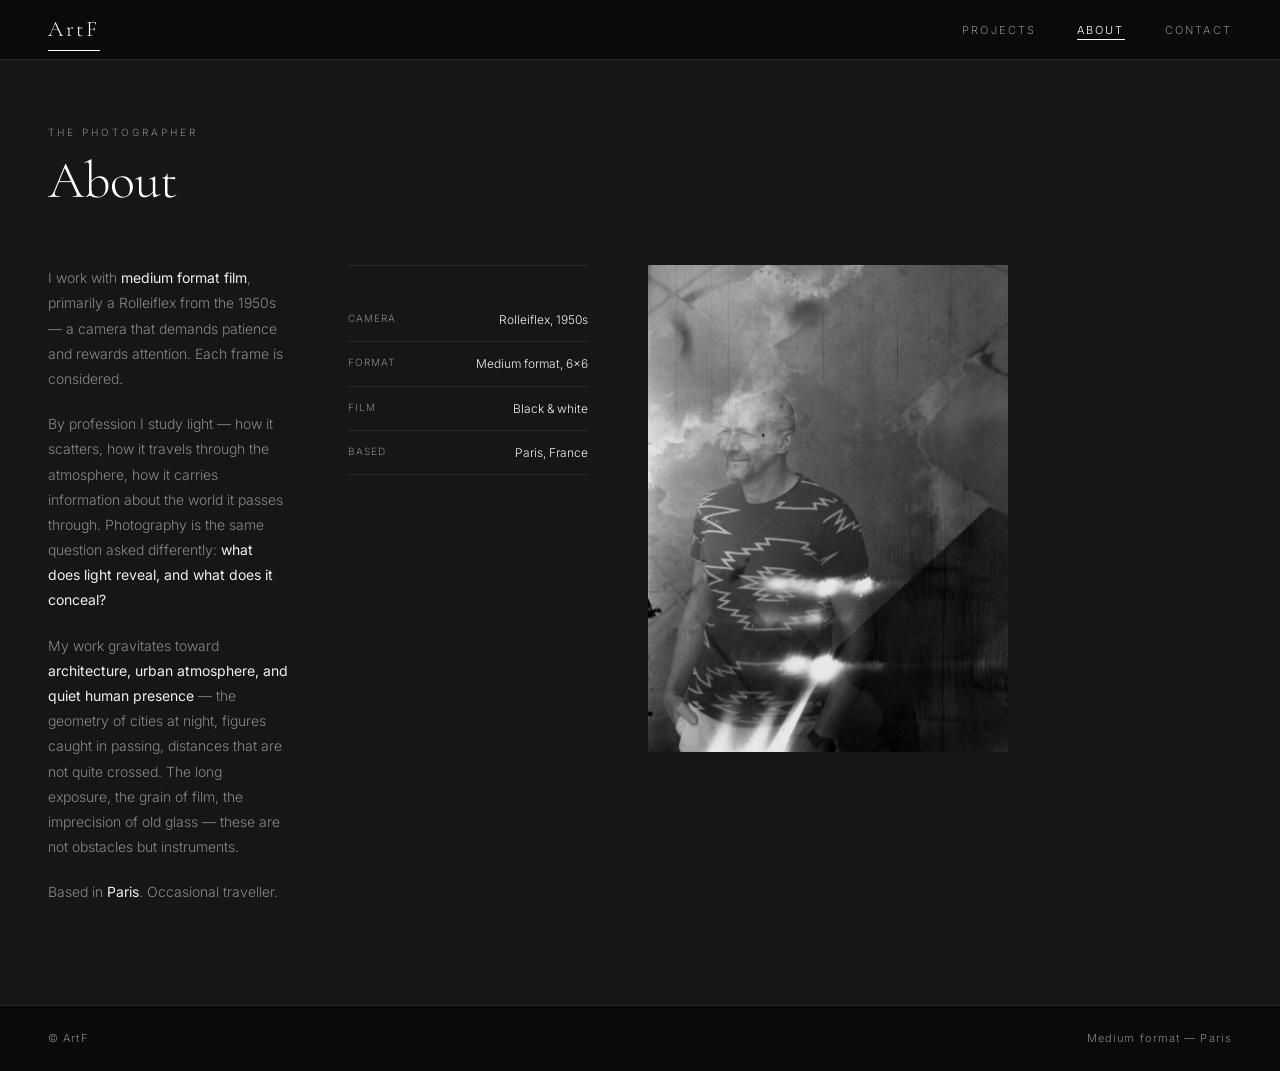
==== about.html @ 3a1bc7b4 "Initial commit" ====
<!DOCTYPE html>
<html lang="en">
<head>
  <meta charset="UTF-8">
  <meta name="viewport" content="width=device-width, initial-scale=1.0">
  <title>ArtF — About</title>
  <link rel="preconnect" href="https://fonts.googleapis.com">
  <link rel="preconnect" href="https://fonts.gstatic.com" crossorigin>
  <link href="https://fonts.googleapis.com/css2?family=Cormorant+Garamond:ital,wght@0,300;0,400;1,300&family=Inter:wght@300;400&display=swap" rel="stylesheet">
  <link rel="stylesheet" href="style.css">
</head>
<body>

<nav>
  <a href="index.html" class="nav-logo">ArtF</a>
  <ul class="nav-links">
    <li><a href="index.html">Projects</a></li>
    <li><a href="about.html" class="active">About</a></li>
    <li><a href="contact.html">Contact</a></li>
  </ul>
</nav>

<main class="page-about">
  <p class="section-eyebrow">The photographer</p>
  <h1 class="section-title">About</h1>
  <div class="about-layout about-layout-3col">
    <div class="about-text">
      <p>
        I work with <strong>medium format film</strong>, primarily a Rolleiflex from the 1950s —
        a camera that demands patience and rewards attention. Each frame is considered.
      </p>
      <p>
        By profession I study light — how it scatters, how it travels through the atmosphere,
        how it carries information about the world it passes through. Photography is the same
        question asked differently: <strong>what does light reveal, and what does it conceal?</strong>
      </p>
      <p>
        My work gravitates toward <strong>architecture, urban atmosphere, and quiet human presence</strong> —
        the geometry of cities at night, figures caught in passing, distances that are not quite crossed.
        The long exposure, the grain of film, the imprecision of old glass — these are not obstacles
        but instruments.
      </p>
      <p>
        Based in <strong>Paris</strong>. Occasional traveller.
      </p>
    </div>
    <div class="about-meta">
      <div class="meta-row">
        <span class="meta-label">Camera</span>
        <span class="meta-value">Rolleiflex, 1950s</span>
      </div>
      <div class="meta-row">
        <span class="meta-label">Format</span>
        <span class="meta-value">Medium format, 6×6</span>
      </div>
      <div class="meta-row">
        <span class="meta-label">Film</span>
        <span class="meta-value">Black &amp; white</span>
      </div>
      <div class="meta-row">
        <span class="meta-label">Based</span>
        <span class="meta-value">Paris, France</span>
      </div>
    </div>
    <div class="about-portrait">
      <img src="about/2025_08_005-1.jpg" alt="ArtF">
    </div>
  </div>
</main>

<footer>
  <span>© ArtF</span>
  <span>Medium format — Paris</span>
</footer>

</body>
</html>
---- style.css ----
*, *::before, *::after { box-sizing: border-box; margin: 0; padding: 0; }

:root {
  --bg:      #0a0a0a;
  --surface: #161616;
  --border:  #2a2a2a;
  --text:    #f0f0f0;
  --muted:   #888888;
  --white:   #ffffff;
  --nav-h:   60px;
}

html { scroll-behavior: smooth; }

body {
  background: var(--bg);
  color: var(--text);
  font-family: 'Inter', sans-serif;
  font-weight: 300;
  font-size: 14px;
  line-height: 1.6;
  min-height: 100vh;
  display: flex;
  flex-direction: column;
}

main { flex: 1; }

/* ── NAV ── */
nav {
  position: sticky;
  top: 0;
  height: var(--nav-h);
  background: var(--bg);
  border-bottom: 1px solid var(--border);
  display: flex;
  align-items: center;
  justify-content: space-between;
  padding: 0 48px;
  z-index: 100;
}

.nav-logo {
  font-family: 'Cormorant Garamond', serif;
  font-weight: 300;
  font-size: 22px;
  letter-spacing: 0.12em;
  color: var(--white);
  text-decoration: none;
  position: relative;
}

.nav-logo::after {
  content: '';
  position: absolute;
  bottom: -4px; left: 0;
  height: 1px;
  background: var(--white);
  width: 0;
  animation: rule-draw 1.2s ease forwards 0.3s;
}

@keyframes rule-draw { to { width: 100%; } }

.nav-links {
  display: flex;
  gap: 40px;
  list-style: none;
}

.nav-links a {
  color: var(--muted);
  text-decoration: none;
  font-size: 11px;
  letter-spacing: 0.2em;
  text-transform: uppercase;
  transition: color 0.2s;
}

.nav-links a:hover,
.nav-links a.active { color: var(--white); }

.nav-links a.active {
  border-bottom: 1px solid var(--white);
  padding-bottom: 2px;
}

/* ── PAGE PADDING ── */
.page-projects,
.page-about,
.page-contact {
  padding: 64px 48px 80px;
}

.page-about  { background: var(--surface); }
.page-contact { background: var(--bg); }

/* ── COMMON HEADINGS ── */
.section-eyebrow {
  font-size: 10px;
  letter-spacing: 0.3em;
  text-transform: uppercase;
  color: var(--muted);
  margin-bottom: 12px;
}

.section-title {
  font-family: 'Cormorant Garamond', serif;
  font-weight: 300;
  font-size: clamp(32px, 5vw, 52px);
  color: var(--white);
  line-height: 1.1;
  margin-bottom: 56px;
}

/* ── PROJECTS GRID ── */
.series-grid {
  display: grid;
  grid-template-columns: repeat(auto-fill, minmax(280px, 1fr));
  gap: 2px;
}

.series-card {
  position: relative;
  aspect-ratio: 1;
  overflow: hidden;
  cursor: pointer;
  background: var(--surface);
}

.series-card img {
  width: 100%;
  height: 100%;
  object-fit: cover;
  display: block;
  filter: grayscale(100%);
  transition: transform 0.6s ease, opacity 0.3s ease;
  opacity: 0.85;
}

.series-card:hover img { transform: scale(1.04); opacity: 1; }

.series-card-label {
  position: absolute;
  bottom: 0; left: 0; right: 0;
  padding: 40px 20px 20px;
  background: linear-gradient(transparent, rgba(0,0,0,0.85));
  opacity: 0;
  transition: opacity 0.3s ease;
}

.series-card:hover .series-card-label { opacity: 1; }

.series-card-title {
  font-family: 'Cormorant Garamond', serif;
  font-weight: 300;
  font-size: 20px;
  color: var(--white);
  letter-spacing: 0.05em;
}

.series-card-sub {
  font-size: 10px;
  letter-spacing: 0.2em;
  text-transform: uppercase;
  color: var(--muted);
  margin-top: 4px;
}

/* ── LIGHTBOX ── */
.lightbox {
  display: none;
  position: fixed;
  inset: 0;
  background: rgba(0,0,0,0.96);
  z-index: 200;
  flex-direction: column;
  align-items: center;
  justify-content: center;
}

.lightbox.active { display: flex; }

.lightbox-header {
  position: absolute;
  top: 0; left: 0; right: 0;
  height: var(--nav-h);
  display: flex;
  align-items: center;
  justify-content: space-between;
  padding: 0 32px;
  border-bottom: 1px solid var(--border);
}

.lightbox-series-name {
  font-family: 'Cormorant Garamond', serif;
  font-weight: 300;
  font-size: 18px;
  color: var(--white);
  letter-spacing: 0.08em;
}

.lightbox-close {
  background: none;
  border: none;
  color: var(--muted);
  font-size: 22px;
  cursor: pointer;
  transition: color 0.2s;
  font-family: 'Inter', sans-serif;
}

.lightbox-close:hover { color: var(--white); }

.carousel {
  width: 100%;
  max-width: 100%;
  padding: 0 56px;
  position: relative;
  display: flex;
  align-items: center;
  justify-content: center;
}

.carousel-track {
  width: 100%;
  max-height: calc(100vh - 120px);
  display: flex;
  align-items: center;
  justify-content: center;
}

.carousel-slide {
  display: none;
  flex-direction: column;
  align-items: center;
  gap: 16px;
  width: 100%;
}

.carousel-slide.active { display: flex; }

.carousel-slide img {
  max-height: calc(100vh - 130px);
  max-width: calc(100vw - 120px);
  object-fit: contain;
  filter: grayscale(100%);
  display: block;
}

.carousel-caption {
  font-size: 11px;
  letter-spacing: 0.15em;
  color: var(--muted);
  text-transform: uppercase;
  text-align: center;
}

.carousel-btn {
  position: absolute;
  top: 50%;
  transform: translateY(-50%);
  background: none;
  border: 1px solid var(--border);
  color: var(--muted);
  width: 40px; height: 40px;
  cursor: pointer;
  font-size: 16px;
  transition: border-color 0.2s, color 0.2s;
  display: flex; align-items: center; justify-content: center;
}

.carousel-btn:hover { border-color: var(--white); color: var(--white); }
.carousel-btn.prev  { left: 8px; }
.carousel-btn.next  { right: 8px; }

.lightbox-footer {
  position: absolute;
  bottom: 0; left: 0; right: 0;
  height: 56px;
  display: flex;
  align-items: center;
  justify-content: center;
  gap: 8px;
  border-top: 1px solid var(--border);
}

.dot {
  width: 5px; height: 5px;
  border-radius: 50%;
  background: var(--border);
  cursor: pointer;
  transition: background 0.2s;
  border: none;
}

.dot.active { background: var(--white); }

/* ── ABOUT ── */
.about-layout {
  display: grid;
  grid-template-columns: 1fr 1fr;
  gap: 80px;
  max-width: 960px;
}

.about-text p {
  color: var(--muted);
  margin-bottom: 20px;
  line-height: 1.8;
}

.about-text p strong { color: var(--text); font-weight: 400; }

.about-meta { border-top: 1px solid var(--border); padding-top: 32px; }

.meta-row {
  display: flex;
  justify-content: space-between;
  padding: 12px 0;
  border-bottom: 1px solid var(--border);
  font-size: 12px;
}

.meta-label {
  color: var(--muted);
  letter-spacing: 0.1em;
  text-transform: uppercase;
  font-size: 10px;
}

.meta-value { color: var(--text); }

.about-layout-3col {
  grid-template-columns: 1fr 1fr auto;
  gap: 60px;
  align-items: start;
}

.about-portrait {
  width: 360px;
}

.about-portrait img {
  width: 100%;
  display: block;
  filter: grayscale(100%);
  opacity: 0.9;
}

@media (max-width: 900px) {
  .about-layout-3col {
    grid-template-columns: 1fr;
  }
  .about-portrait { width: 100%; max-width: 320px; }
}

/* ── CONTACT ── */
.contact-layout { max-width: 480px; }

.contact-intro {
  color: var(--muted);
  margin-bottom: 40px;
  line-height: 1.8;
}

.contact-links { display: flex; flex-direction: column; }

.contact-link {
  display: flex;
  justify-content: space-between;
  align-items: center;
  padding: 18px 0;
  border-bottom: 1px solid var(--border);
  text-decoration: none;
  color: var(--text);
  font-size: 13px;
  letter-spacing: 0.05em;
  transition: color 0.2s;
}

.contact-link:first-child { border-top: 1px solid var(--border); }
.contact-link:hover { color: var(--white); }

.contact-link-arrow {
  color: var(--muted);
  font-size: 16px;
  transition: transform 0.2s, color 0.2s;
}

.contact-link:hover .contact-link-arrow { transform: translateX(4px); color: var(--white); }

/* ── FOOTER ── */
footer {
  padding: 24px 48px;
  border-top: 1px solid var(--border);
  display: flex;
  justify-content: space-between;
}

footer span { font-size: 11px; color: var(--muted); letter-spacing: 0.1em; }

/* ── RESPONSIVE ── */
@media (max-width: 640px) {
  nav, .page-projects, .page-about, .page-contact, footer { padding-left: 24px; padding-right: 24px; }
  .about-layout { grid-template-columns: 1fr; gap: 40px; }
  .carousel { padding: 0 48px; }
}

@media (prefers-reduced-motion: reduce) {
  .nav-logo::after { animation: none; width: 100%; }
  * { transition: none !important; }
}
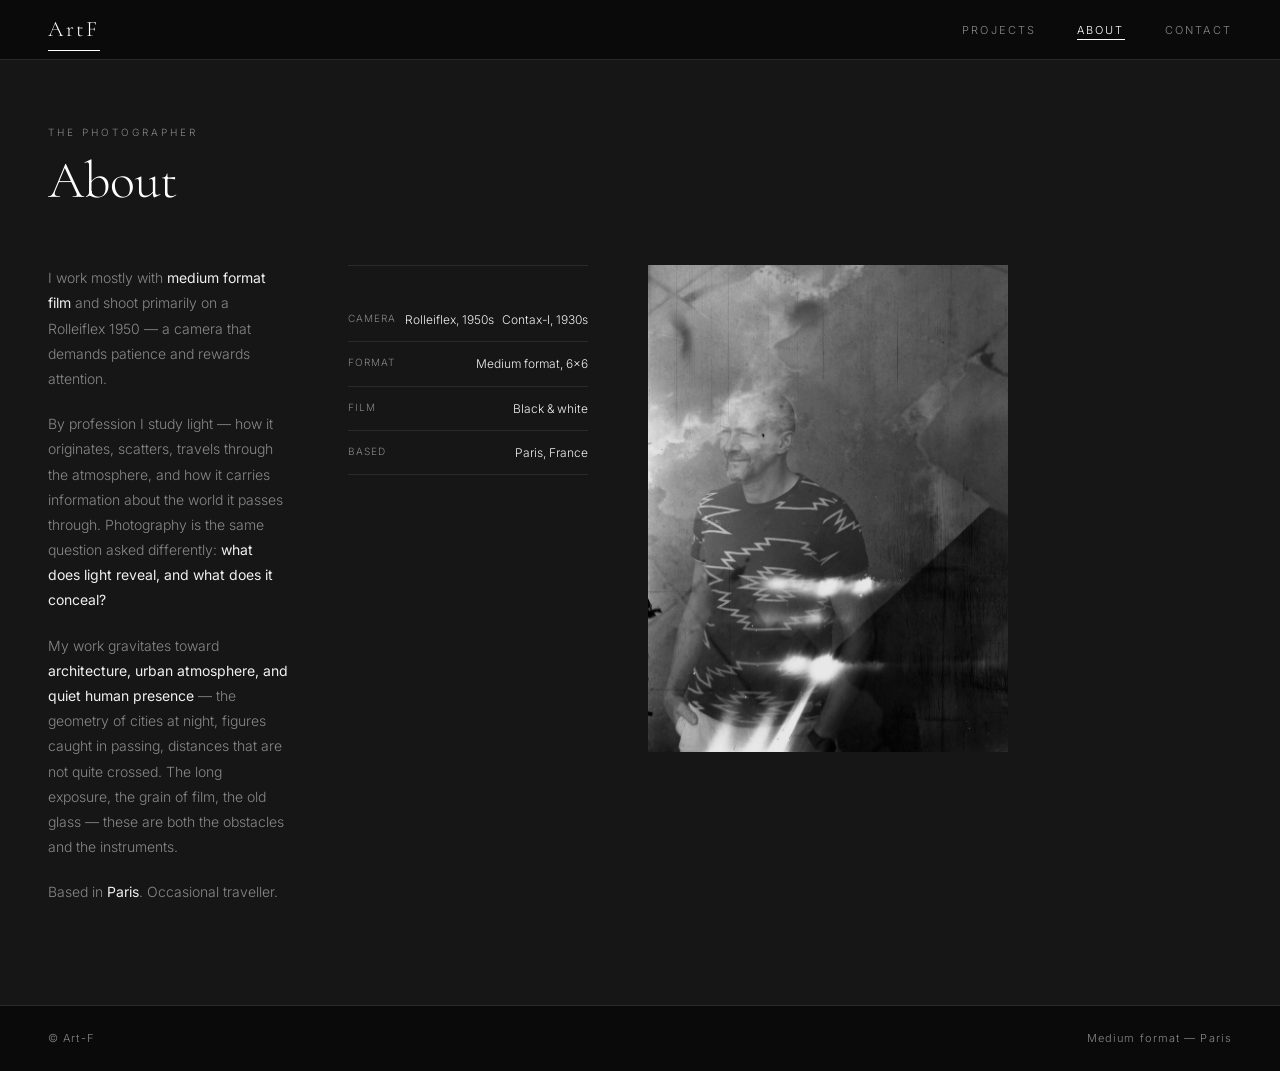
==== commit 5a1d63e9: "Update files" ====
--- a/about.html
+++ b/about.html
@@ -3,7 +3,7 @@
 <head>
   <meta charset="UTF-8">
   <meta name="viewport" content="width=device-width, initial-scale=1.0">
-  <title>ArtF — About</title>
+  <title>Art-F — About</title>
   <link rel="preconnect" href="https://fonts.googleapis.com">
   <link rel="preconnect" href="https://fonts.gstatic.com" crossorigin>
   <link href="https://fonts.googleapis.com/css2?family=Cormorant+Garamond:ital,wght@0,300;0,400;1,300&family=Inter:wght@300;400&display=swap" rel="stylesheet">
@@ -26,19 +26,18 @@
   <div class="about-layout about-layout-3col">
     <div class="about-text">
       <p>
-        I work with <strong>medium format film</strong>, primarily a Rolleiflex from the 1950s —
-        a camera that demands patience and rewards attention. Each frame is considered.
+        I work mostly with <strong>medium format film</strong> and shoot primarily on a Rolleiflex 1950 —
+        a camera that demands patience and rewards attention. 
       </p>
       <p>
-        By profession I study light — how it scatters, how it travels through the atmosphere,
+        By profession I study light — how it originates, scatters, travels through the atmosphere, and
         how it carries information about the world it passes through. Photography is the same
         question asked differently: <strong>what does light reveal, and what does it conceal?</strong>
       </p>
       <p>
         My work gravitates toward <strong>architecture, urban atmosphere, and quiet human presence</strong> —
         the geometry of cities at night, figures caught in passing, distances that are not quite crossed.
-        The long exposure, the grain of film, the imprecision of old glass — these are not obstacles
-        but instruments.
+        The long exposure, the grain of film, the old glass — these are both the obstacles and the instruments.
       </p>
       <p>
         Based in <strong>Paris</strong>. Occasional traveller.
@@ -48,6 +47,7 @@
       <div class="meta-row">
         <span class="meta-label">Camera</span>
         <span class="meta-value">Rolleiflex, 1950s</span>
+        <span class="meta-value">Contax-I, 1930s</span>
       </div>
       <div class="meta-row">
         <span class="meta-label">Format</span>
@@ -69,7 +69,7 @@
 </main>
 
 <footer>
-  <span>© ArtF</span>
+  <span>© Art-F</span>
   <span>Medium format — Paris</span>
 </footer>
 
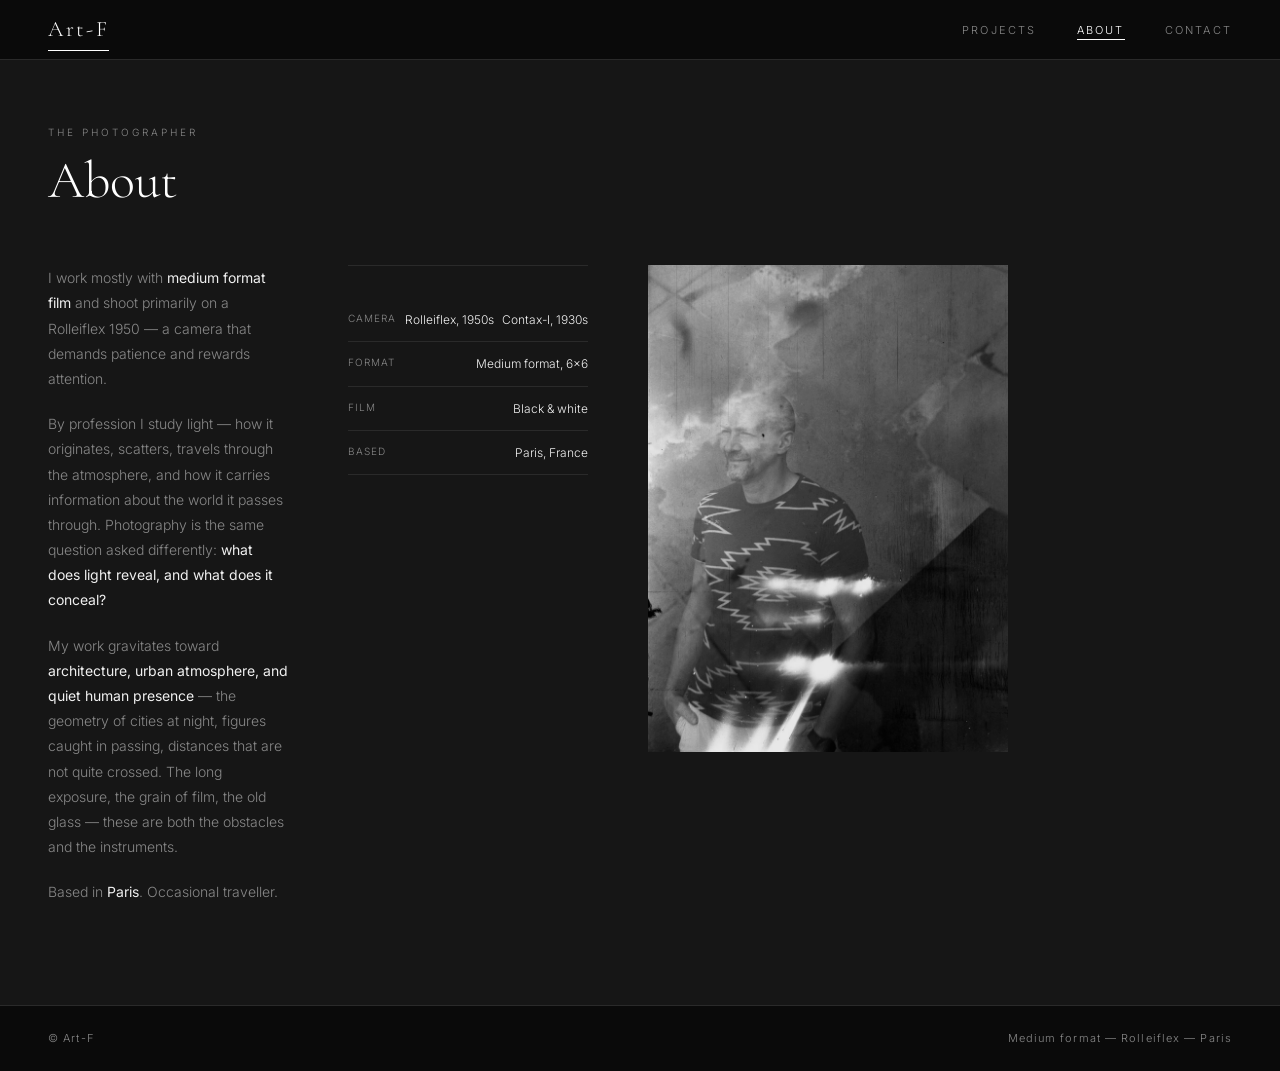
==== commit 65e5536a: "Update files" ====
--- a/about.html
+++ b/about.html
@@ -12,7 +12,7 @@
 <body>
 
 <nav>
-  <a href="index.html" class="nav-logo">ArtF</a>
+  <a href="index.html" class="nav-logo">Art-F</a>
   <ul class="nav-links">
     <li><a href="index.html">Projects</a></li>
     <li><a href="about.html" class="active">About</a></li>
@@ -63,14 +63,14 @@
       </div>
     </div>
     <div class="about-portrait">
-      <img src="about/2025_08_005-1.jpg" alt="ArtF">
+      <img src="about/2025_08_005-1.jpg" alt="Art-F">
     </div>
   </div>
 </main>
 
 <footer>
   <span>© Art-F</span>
-  <span>Medium format — Paris</span>
+  <span>Medium format — Rolleiflex — Paris</span>
 </footer>
 
 </body>
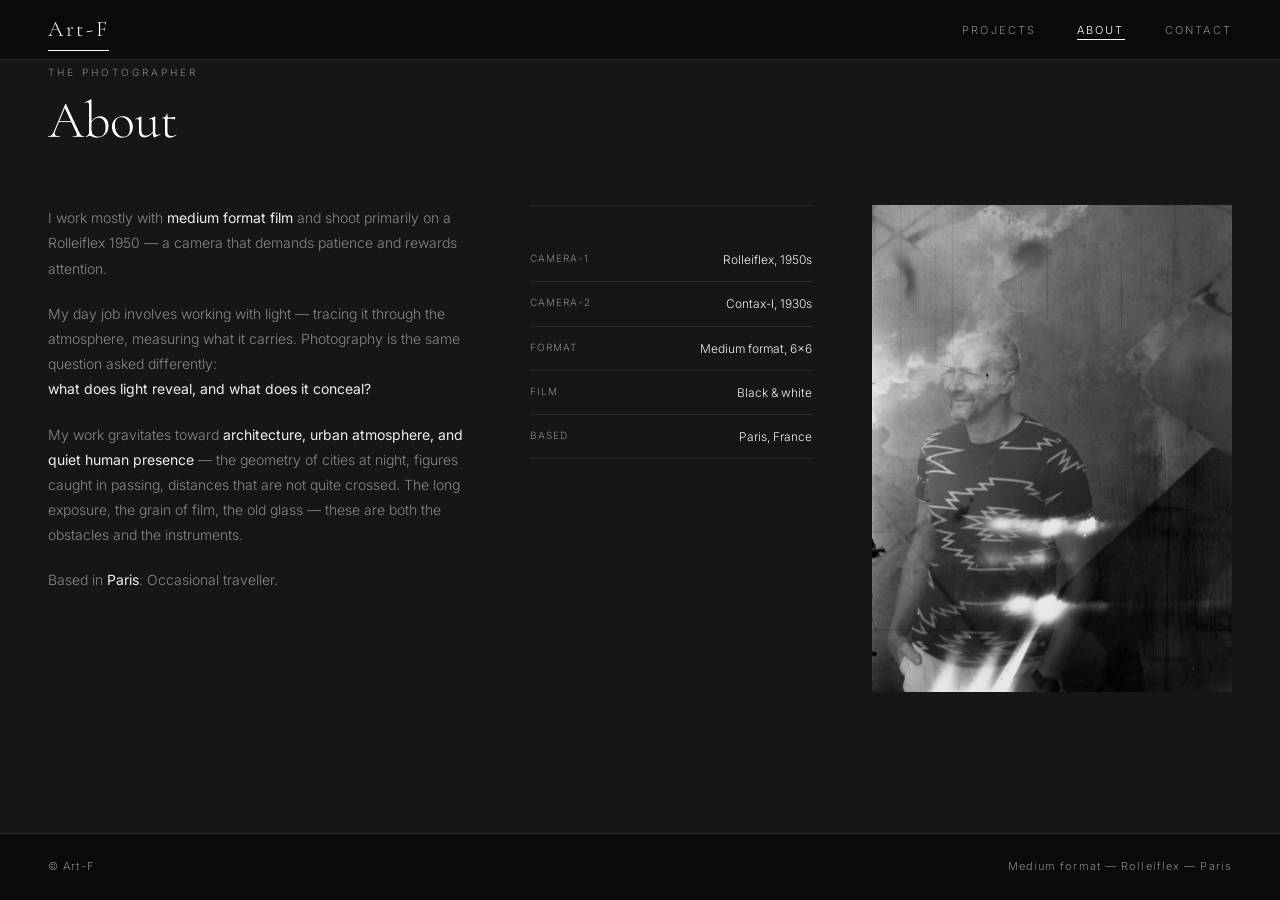
==== commit baac308c: "Update site" ====
--- a/about.html
+++ b/about.html
@@ -30,9 +30,8 @@
         a camera that demands patience and rewards attention. 
       </p>
       <p>
-        By profession I study light — how it originates, scatters, travels through the atmosphere, and
-        how it carries information about the world it passes through. Photography is the same
-        question asked differently: <strong>what does light reveal, and what does it conceal?</strong>
+        My day job involves working with light — tracing it through the atmosphere, measuring what it carries. 
+        Photography is the same question asked differently: </br><strong>what does light reveal, and what does it conceal?</strong>
       </p>
       <p>
         My work gravitates toward <strong>architecture, urban atmosphere, and quiet human presence</strong> —
@@ -45,10 +44,14 @@
     </div>
     <div class="about-meta">
       <div class="meta-row">
-        <span class="meta-label">Camera</span>
+        <span class="meta-label">Camera-1</span>
         <span class="meta-value">Rolleiflex, 1950s</span>
+      </div>
+      <div class="meta-row">
+        <span class="meta-label">Camera-2</span
         <span class="meta-value">Contax-I, 1930s</span>
       </div>
+
       <div class="meta-row">
         <span class="meta-label">Format</span>
         <span class="meta-value">Medium format, 6×6</span>
--- a/style.css
+++ b/style.css
@@ -86,11 +86,17 @@
 }
 
 /* ── PAGE PADDING ── */
-.page-projects,
+
 .page-about,
+.page-projects {
+  padding: 4px 48px 80px;
+}
+
 .page-contact {
   padding: 64px 48px 80px;
 }
+
+
 
 .page-about  { background: var(--surface); }
 .page-contact { background: var(--bg); }
@@ -304,6 +310,13 @@
   max-width: 960px;
 }
 
+.about-layout-3col {
+  grid-template-columns: 1.5fr 1fr auto;
+  gap: 60px;
+  align-items: start;
+  max-width: 100%;
+}
+
 .about-text p {
   color: var(--muted);
   margin-bottom: 20px;
@@ -331,11 +344,7 @@
 
 .meta-value { color: var(--text); }
 
-.about-layout-3col {
-  grid-template-columns: 1fr 1fr auto;
-  gap: 60px;
-  align-items: start;
-}
+
 
 .about-portrait {
   width: 360px;
@@ -350,7 +359,7 @@
 
 @media (max-width: 900px) {
   .about-layout-3col {
-    grid-template-columns: 1fr;
+    grid-template-columns: 1.5fr 1fr auto;
   }
   .about-portrait { width: 100%; max-width: 320px; }
 }
